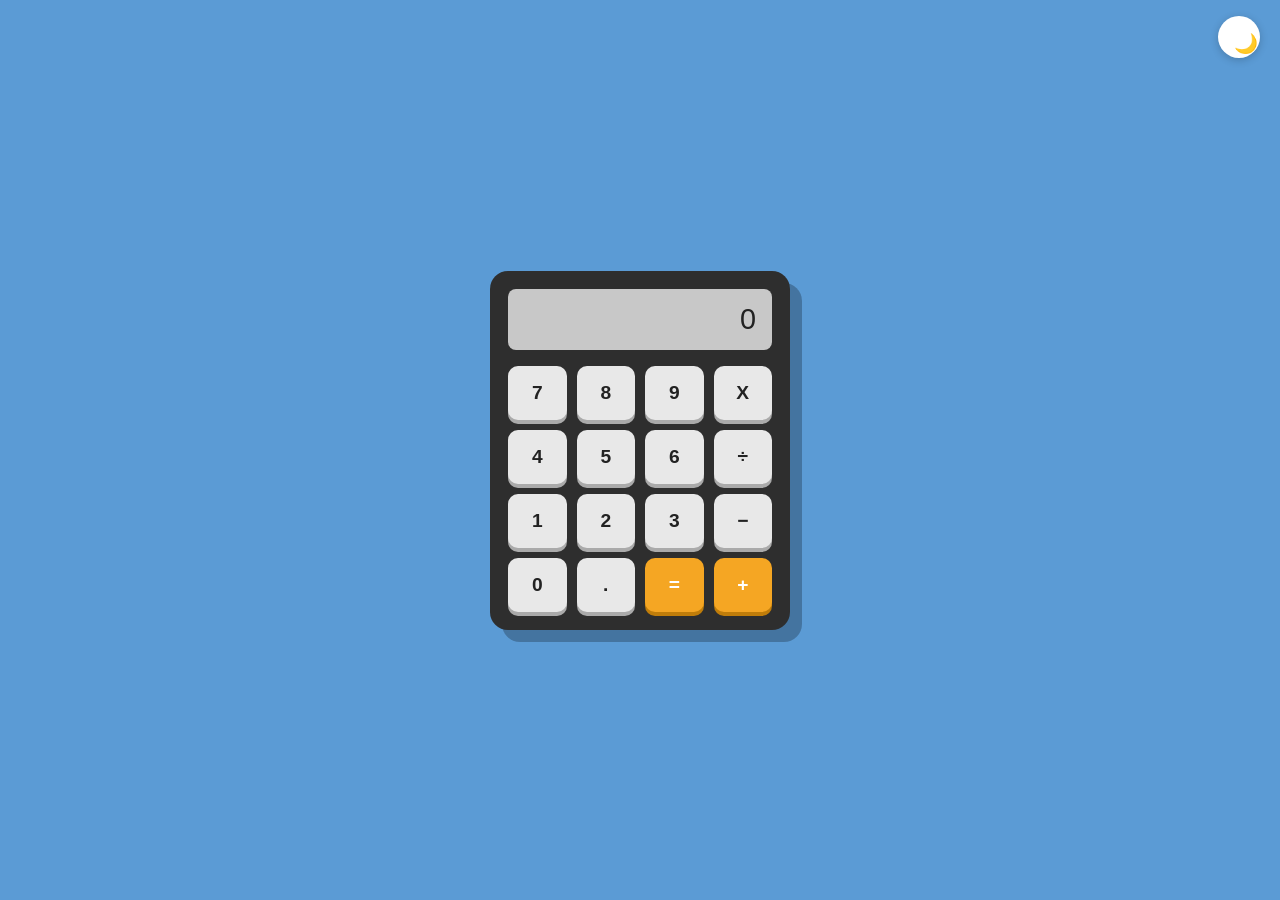
==== index.html @ dce458c5 "Initial commit" ====
<!DOCTYPE html>
<html lang="en">
<head>
  <meta charset="UTF-8">
  <title>Calculator</title>
  <link rel="stylesheet" href="style.css">
</head>
<body>
  <button class="theme-toggle" onclick="toggleTheme()">🌙</button>
  <div class="calculator">
    <div id="display">0</div>
    <div class="buttons">
      <button onclick="append('7')">7</button>
      <button onclick="append('8')">8</button>
      <button onclick="append('9')">9</button>
      <button onclick="append('*')">X</button>

      <button onclick="append('4')">4</button>
      <button onclick="append('5')">5</button>
      <button onclick="append('6')">6</button>
      <button onclick="append('/')">÷</button>

      <button onclick="append('1')">1</button>
      <button onclick="append('2')">2</button>
      <button onclick="append('3')">3</button>
      <button onclick="append('-')">−</button>

      <button onclick="append('0')">0</button>
      <button onclick="append('.')">.</button>
      <button class="orange" onclick="calculate()">=</button>
      <button class="orange" onclick="append('+')">+</button>
    </div>
  </div>

  <script src="script.js"></script>
</body>
</html>
---- style.css ----
* { margin: 0; padding: 0; box-sizing: border-box; }

body {
  display: flex;
  justify-content: center;
  align-items: center;
  min-height: 100vh;
  background: #5b9bd5;
  font-family: 'Segoe UI', sans-serif;
  transition: background 0.3s;
}

body.dark {
  background: #121212;
}

.theme-toggle {
  position: fixed;
  top: 16px;
  right: 20px;
  background: #fff;
  border: none;
  border-radius: 50%;
  width: 42px;
  height: 42px;
  font-size: 1.2rem;
  cursor: pointer;
  box-shadow: 0 2px 8px rgba(0,0,0,0.2);
  transition: background 0.3s;
}

body.dark .theme-toggle {
  background: #2e2e2e;
}

.calculator {
  background: #2e2e2e;
  border-radius: 18px;
  padding: 18px;
  width: 300px;
  box-shadow: 12px 12px 0px rgba(0,0,0,0.25);
  transition: background 0.3s;
}

body.dark .calculator {
  background: #1a1a1a;
  box-shadow: 12px 12px 0px rgba(0,0,0,0.6);
}

#display {
  background: #c8c8c8;
  border-radius: 8px;
  padding: 14px 16px;
  font-size: 1.8rem;
  text-align: right;
  color: #222;
  margin-bottom: 16px;
  min-height: 58px;
  word-break: break-all;
  transition: background 0.3s, color 0.3s;
}

body.dark #display {
  background: #2c2c2c;
  color: #f0f0f0;
}

.buttons {
  display: grid;
  grid-template-columns: repeat(4, 1fr);
  gap: 10px;
}

button {
  padding: 16px;
  border: none;
  border-radius: 10px;
  font-size: 1.2rem;
  font-weight: 600;
  cursor: pointer;
  color: #222;
  background: #e8e8e8;
  box-shadow: 0 4px 0 #aaa;
  transition: transform 0.1s, box-shadow 0.1s, background 0.3s, color 0.3s;
}

button:active {
  transform: translateY(3px);
  box-shadow: 0 1px 0 #aaa;
}

button:hover { background: #d8d8d8; }

body.dark .buttons button {
  background: #3a3a3a;
  color: #f0f0f0;
  box-shadow: 0 4px 0 #111;
}

body.dark .buttons button:hover { background: #444; }
body.dark .buttons button:active { box-shadow: 0 1px 0 #111; }

.orange {
  background: #f5a623;
  box-shadow: 0 4px 0 #c07d0a;
  color: #fff;
}

.orange:hover { background: #e09510; }
.orange:active { box-shadow: 0 1px 0 #c07d0a; }
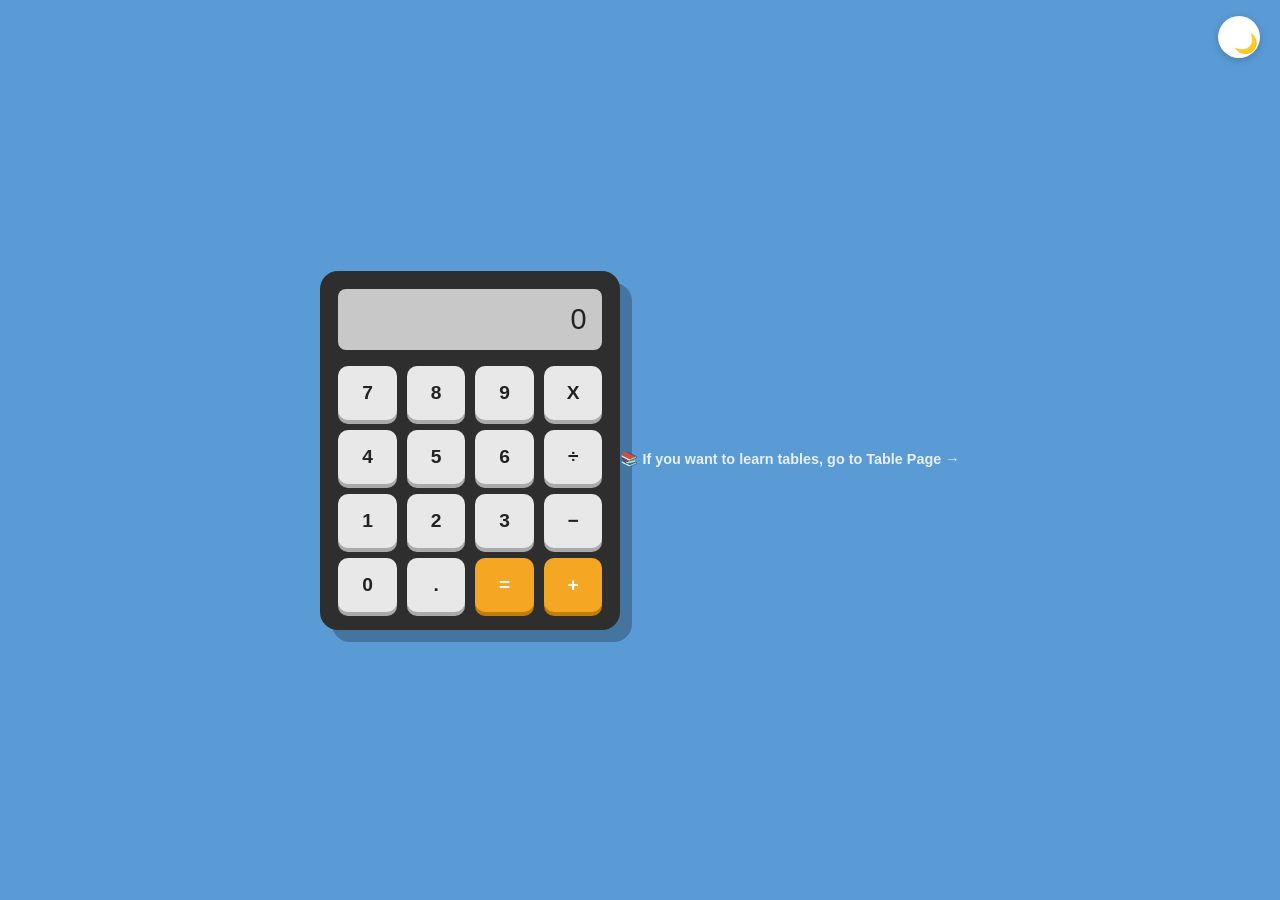
==== commit 4606b7c3: "add this new" ====
--- a/index.html
+++ b/index.html
@@ -32,6 +32,7 @@
     </div>
   </div>
 
+  <a href="table.html" class="table-link">📚 If you want to learn tables, go to Table Page →</a>
   <script src="script.js"></script>
 </body>
 </html>
--- a/style.css
+++ b/style.css
@@ -108,3 +108,18 @@
 
 .orange:hover { background: #e09510; }
 .orange:active { box-shadow: 0 1px 0 #c07d0a; }
+
+.table-link {
+  display: block;
+  text-align: center;
+  margin-top: 18px;
+  color: #fff;
+  font-size: 0.9rem;
+  font-weight: 600;
+  text-decoration: none;
+  opacity: 0.85;
+  transition: opacity 0.2s;
+}
+
+.table-link:hover { opacity: 1; text-decoration: underline; }
+body.dark .table-link { color: #f5a623; }
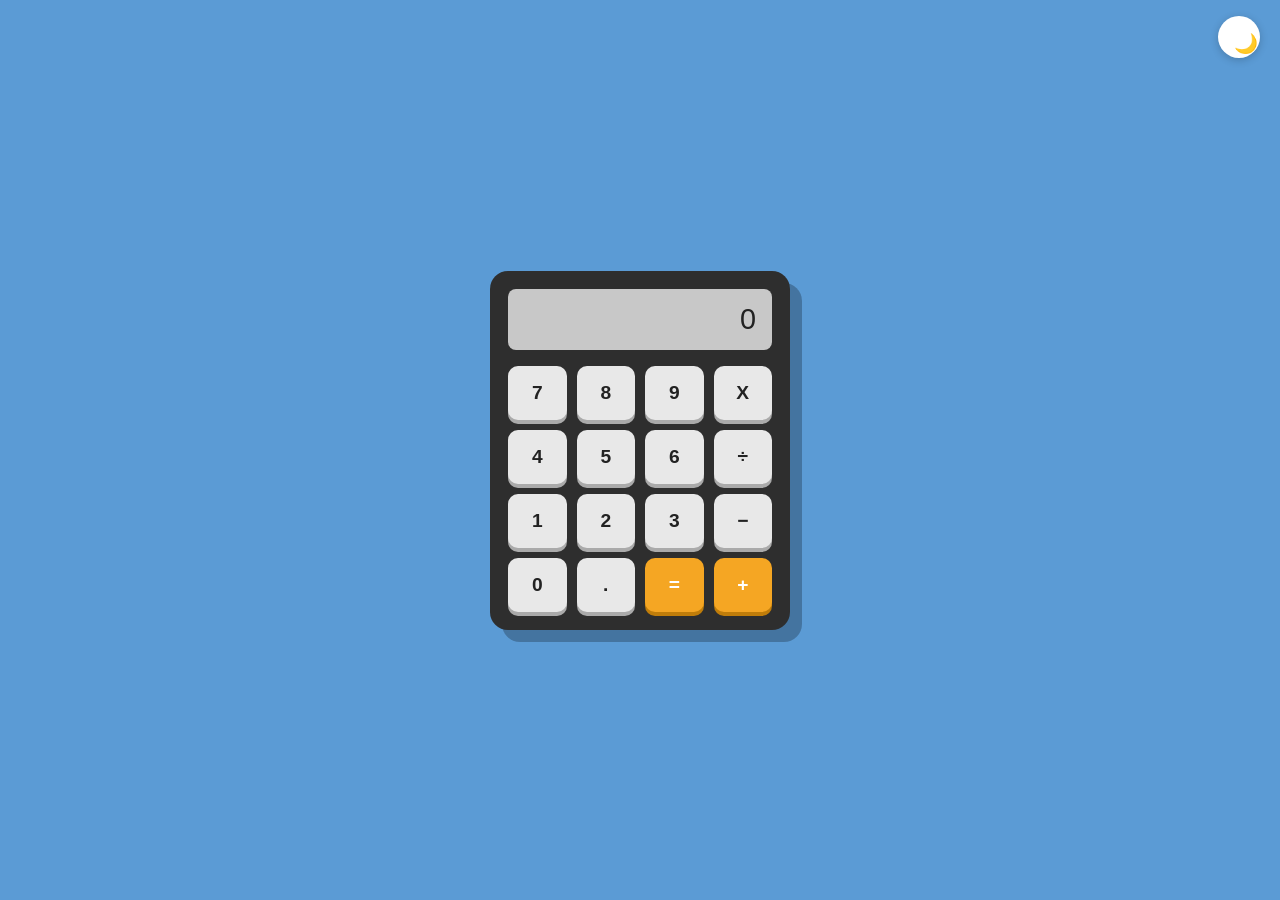
==== commit c8784fb5: "delete" ====
--- a/index.html
+++ b/index.html
@@ -32,7 +32,6 @@
     </div>
   </div>
 
-  <a href="table.html" class="table-link">📚 If you want to learn tables, go to Table Page →</a>
   <script src="script.js"></script>
 </body>
 </html>
--- a/style.css
+++ b/style.css
@@ -108,18 +108,3 @@
 
 .orange:hover { background: #e09510; }
 .orange:active { box-shadow: 0 1px 0 #c07d0a; }
-
-.table-link {
-  display: block;
-  text-align: center;
-  margin-top: 18px;
-  color: #fff;
-  font-size: 0.9rem;
-  font-weight: 600;
-  text-decoration: none;
-  opacity: 0.85;
-  transition: opacity 0.2s;
-}
-
-.table-link:hover { opacity: 1; text-decoration: underline; }
-body.dark .table-link { color: #f5a623; }
